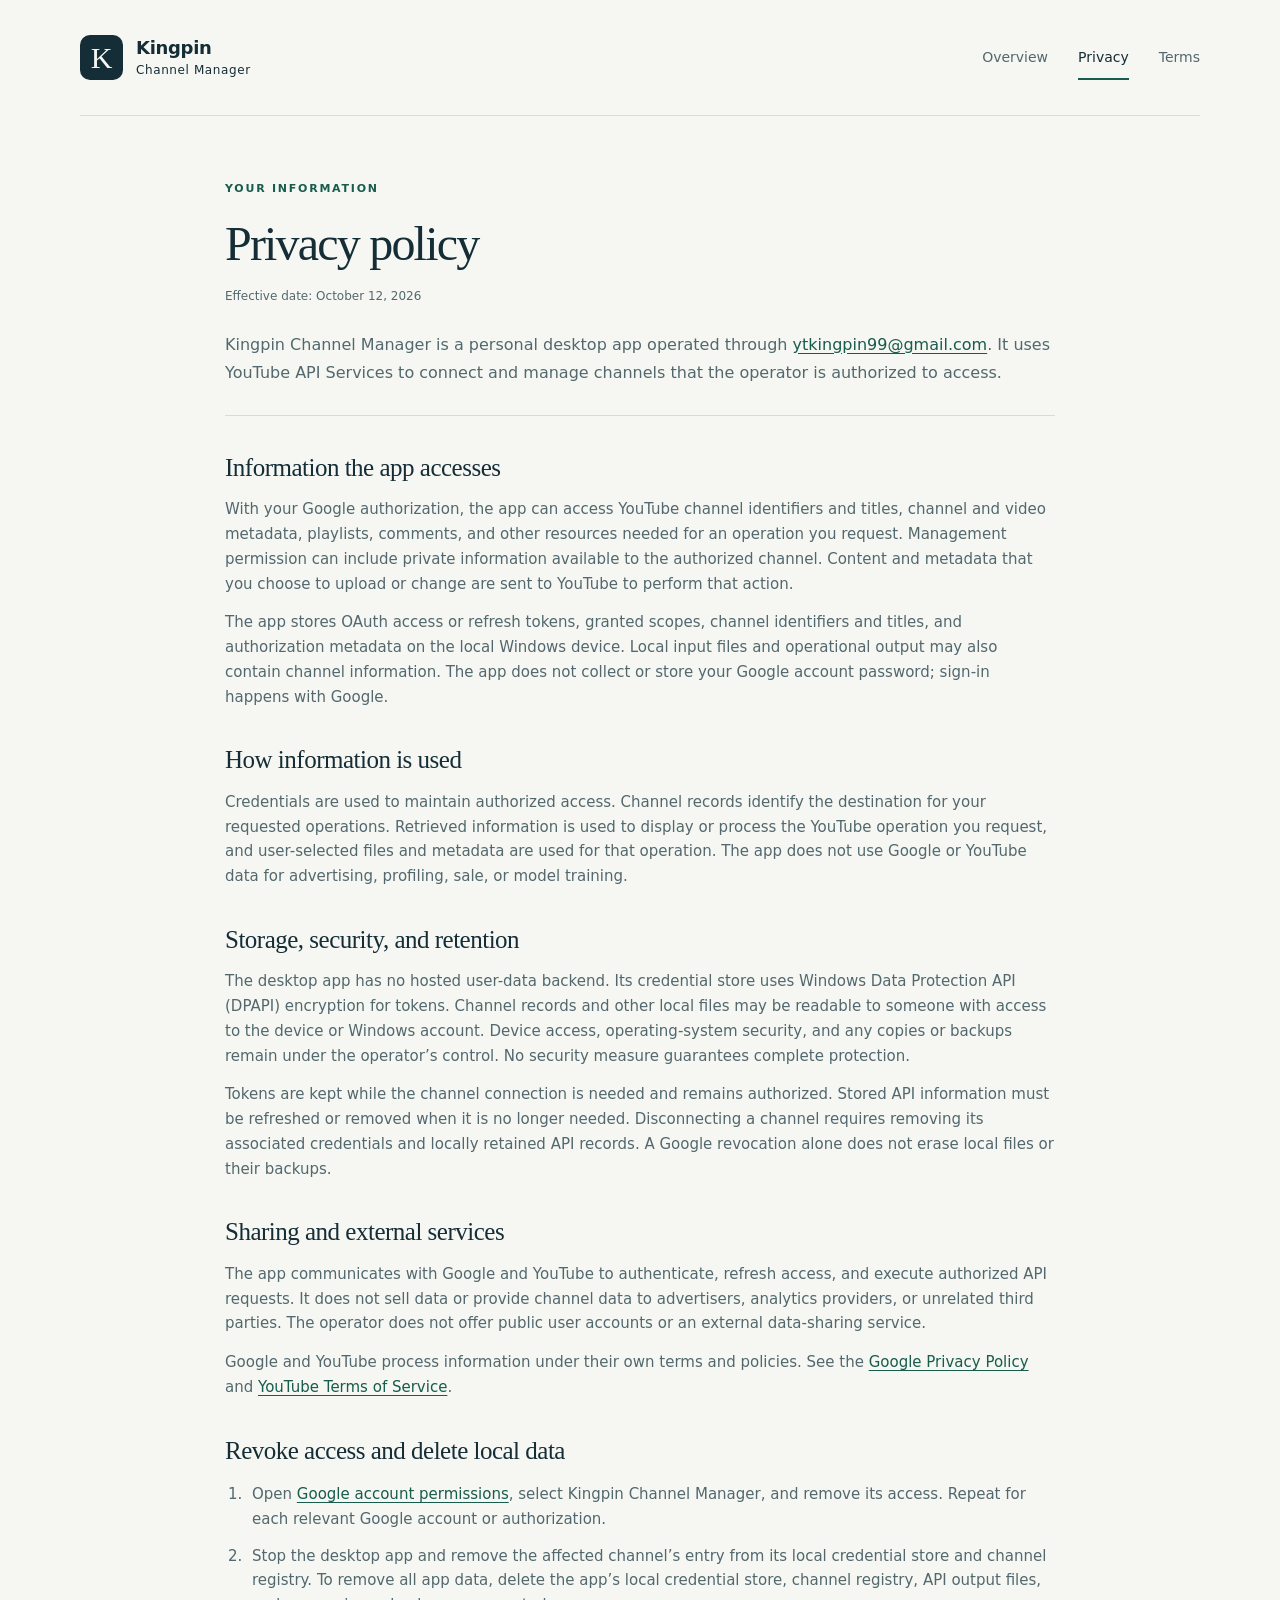
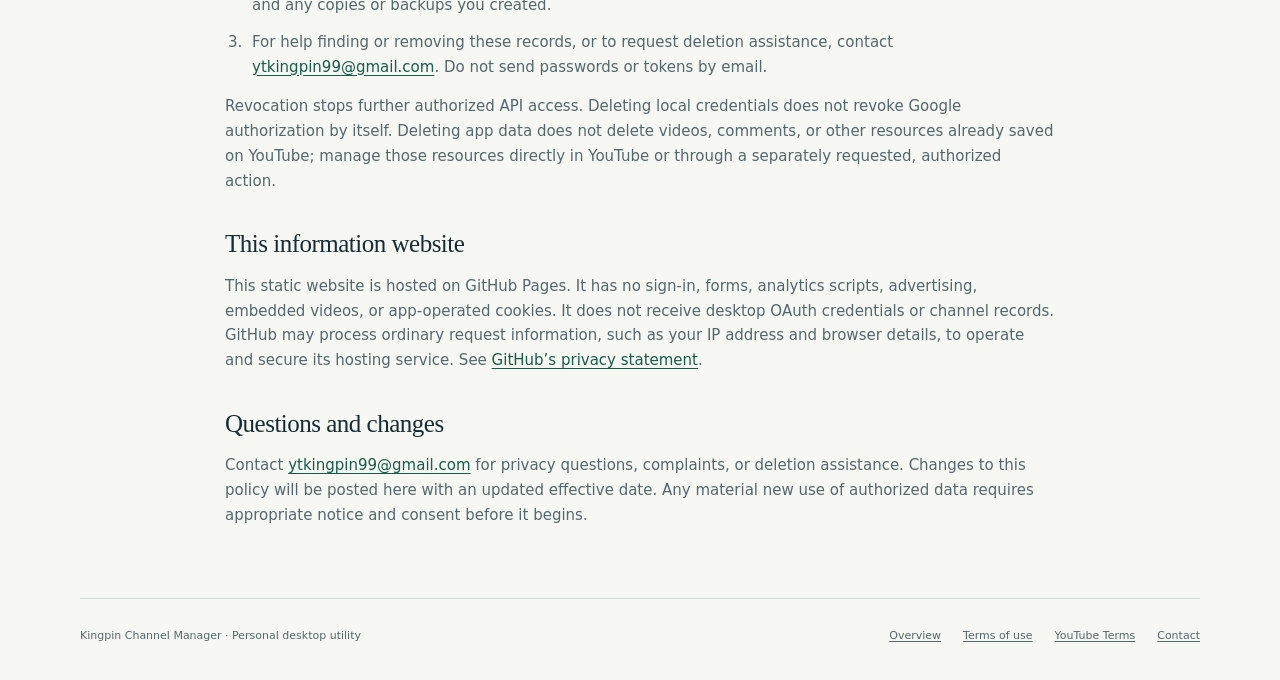
==== privacy.html @ 0b0149ef "Add personal channel manager policy website" ====
<!doctype html>
<html lang="en">
<head>
  <meta charset="utf-8">
  <meta name="viewport" content="width=device-width, initial-scale=1">
  <meta name="description" content="Privacy policy for Kingpin Channel Manager: local data storage, Google authorization, data use, revocation, and deletion.">
  <title>Privacy Policy · Kingpin Channel Manager</title>
  <link rel="stylesheet" href="style.css">
</head>
<body>
  <a class="skip" href="#main">Skip to content</a>
  <header class="site-header shell">
    <a class="brand" href="index.html"><span class="mark" aria-hidden="true">K</span><span>Kingpin<br><small>Channel Manager</small></span></a>
    <nav aria-label="Main navigation"><a href="index.html">Overview</a><a aria-current="page" href="privacy.html">Privacy</a><a href="terms.html">Terms</a></nav>
  </header>
  <main id="main" class="document shell">
    <div class="document-heading"><p class="eyebrow">Your information</p><h1>Privacy policy</h1><p class="date">Effective date: October 12, 2026</p><p class="lead">Kingpin Channel Manager is a personal desktop app operated through <a href="mailto:ytkingpin99@gmail.com">ytkingpin99@gmail.com</a>. It uses YouTube API Services to connect and manage channels that the operator is authorized to access.</p></div>
    <div class="document-body">
      <section><h2>Information the app accesses</h2><p>With your Google authorization, the app can access YouTube channel identifiers and titles, channel and video metadata, playlists, comments, and other resources needed for an operation you request. Management permission can include private information available to the authorized channel. Content and metadata that you choose to upload or change are sent to YouTube to perform that action.</p><p>The app stores OAuth access or refresh tokens, granted scopes, channel identifiers and titles, and authorization metadata on the local Windows device. Local input files and operational output may also contain channel information. The app does not collect or store your Google account password; sign-in happens with Google.</p></section>
      <section><h2>How information is used</h2><p>Credentials are used to maintain authorized access. Channel records identify the destination for your requested operations. Retrieved information is used to display or process the YouTube operation you request, and user-selected files and metadata are used for that operation. The app does not use Google or YouTube data for advertising, profiling, sale, or model training.</p></section>
      <section><h2>Storage, security, and retention</h2><p>The desktop app has no hosted user-data backend. Its credential store uses Windows Data Protection API (DPAPI) encryption for tokens. Channel records and other local files may be readable to someone with access to the device or Windows account. Device access, operating-system security, and any copies or backups remain under the operator’s control. No security measure guarantees complete protection.</p><p>Tokens are kept while the channel connection is needed and remains authorized. Stored API information must be refreshed or removed when it is no longer needed. Disconnecting a channel requires removing its associated credentials and locally retained API records. A Google revocation alone does not erase local files or their backups.</p></section>
      <section><h2>Sharing and external services</h2><p>The app communicates with Google and YouTube to authenticate, refresh access, and execute authorized API requests. It does not sell data or provide channel data to advertisers, analytics providers, or unrelated third parties. The operator does not offer public user accounts or an external data-sharing service.</p><p>Google and YouTube process information under their own terms and policies. See the <a href="https://policies.google.com/privacy">Google Privacy Policy</a> and <a href="https://www.youtube.com/t/terms">YouTube Terms of Service</a>.</p></section>
      <section id="deletion"><h2>Revoke access and delete local data</h2><ol><li>Open <a href="https://security.google.com/settings/security/permissions">Google account permissions</a>, select Kingpin Channel Manager, and remove its access. Repeat for each relevant Google account or authorization.</li><li>Stop the desktop app and remove the affected channel’s entry from its local credential store and channel registry. To remove all app data, delete the app’s local credential store, channel registry, API output files, and any copies or backups you created.</li><li>For help finding or removing these records, or to request deletion assistance, contact <a href="mailto:ytkingpin99@gmail.com">ytkingpin99@gmail.com</a>. Do not send passwords or tokens by email.</li></ol><p>Revocation stops further authorized API access. Deleting local credentials does not revoke Google authorization by itself. Deleting app data does not delete videos, comments, or other resources already saved on YouTube; manage those resources directly in YouTube or through a separately requested, authorized action.</p></section>
      <section><h2>This information website</h2><p>This static website is hosted on GitHub Pages. It has no sign-in, forms, analytics scripts, advertising, embedded videos, or app-operated cookies. It does not receive desktop OAuth credentials or channel records. GitHub may process ordinary request information, such as your IP address and browser details, to operate and secure its hosting service. See <a href="https://docs.github.com/en/site-policy/privacy-policies/github-general-privacy-statement">GitHub’s privacy statement</a>.</p></section>
      <section><h2>Questions and changes</h2><p>Contact <a href="mailto:ytkingpin99@gmail.com">ytkingpin99@gmail.com</a> for privacy questions, complaints, or deletion assistance. Changes to this policy will be posted here with an updated effective date. Any material new use of authorized data requires appropriate notice and consent before it begins.</p></section>
    </div>
  </main>
  <footer class="site-footer shell"><p>Kingpin Channel Manager · Personal desktop utility</p><div><a href="index.html">Overview</a><a href="terms.html">Terms of use</a><a href="https://www.youtube.com/t/terms">YouTube Terms</a><a href="mailto:ytkingpin99@gmail.com">Contact</a></div></footer>
</body>
</html>
---- style.css ----
:root{color-scheme:light;--ink:#142d36;--muted:#52686e;--paper:#f6f7f2;--line:#d4ddd7;--accent:#175c4d;--warm:#edbe80;--white:#fff;--radius:16px}
*{box-sizing:border-box}
html{scroll-behavior:smooth;scroll-padding-top:2rem}
body{margin:0;background:var(--paper);color:var(--ink);font-family:system-ui,-apple-system,BlinkMacSystemFont,"Segoe UI",sans-serif;line-height:1.65;-webkit-font-smoothing:antialiased}
a{color:var(--accent);text-underline-offset:.2em}
a:hover{text-decoration-thickness:2px}
a:focus-visible{outline:3px solid #9b5b18;outline-offset:5px;border-radius:3px}
.shell{width:min(1120px,calc(100% - 64px));margin-inline:auto}
.skip{position:absolute;top:-80px;left:20px;z-index:2;padding:10px 20px;background:white}
.skip:focus{top:10px}
.site-header{min-height:116px;display:flex;align-items:center;justify-content:space-between;gap:30px;border-bottom:1px solid var(--line)}
.brand{display:flex;align-items:center;gap:13px;color:var(--ink);text-decoration:none;font-size:18px;font-weight:750;line-height:1.1;letter-spacing:-.3px}
.brand small{font-size:12px;font-weight:500;letter-spacing:.05em}
.mark{display:grid;place-items:center;background:var(--ink);color:var(--paper);width:43px;height:45px;border-radius:10px;font-family:Georgia,serif;font-size:30px;font-weight:normal}
nav{display:flex;gap:30px;font-size:14px}
nav a{color:var(--muted);text-decoration:none;padding:9px 0}
nav a[aria-current=page]{color:var(--ink);box-shadow:0 2px var(--accent)}
.hero{display:grid;grid-template-columns:1.5fr 1fr;gap:70px;align-items:center;padding:86px 0 78px}
.eyebrow{text-transform:uppercase;font-size:11px;font-weight:750;letter-spacing:.16em;color:var(--accent);margin:0 0 20px}
h1,h2,h3,p{margin-top:0}
h1{font-family:Georgia,"Times New Roman",serif;font-weight:normal;font-size:clamp(38px,4.1vw,56px);line-height:1.08;letter-spacing:-1.8px;margin-bottom:25px}
.lead{font-size:17px;color:var(--muted);max-width:660px;line-height:1.75}
.actions{display:flex;align-items:center;gap:22px;flex-wrap:wrap;margin-top:30px;font-size:13px}
.button{display:inline-flex;gap:25px;padding:13px 18px;background:var(--accent);color:white;text-decoration:none;border-radius:6px;font-weight:650}
.button:hover{background:var(--ink)}
.text-link{font-weight:600}
.flow{background:var(--ink);color:var(--paper);padding:30px;border-radius:var(--radius)}
.flow-label{display:block;text-transform:uppercase;letter-spacing:.14em;font-size:10px;color:var(--warm);margin-bottom:25px;font-weight:650}
.flow-step{display:flex;align-items:center;gap:18px;padding:0 0 23px;margin:0 0 22px;border-bottom:1px solid #385058}
.flow-step:last-of-type{margin-bottom:15px}
.number{font-family:Georgia,serif;font-size:25px;color:var(--warm);min-width:32px}
.flow-step strong,.flow-step div>span{display:block}
.flow-step strong{font-size:14px;font-weight:600}
.flow-step div>span{font-size:12px;color:#c4d1d0;margin-top:2px}
.flow p{font-size:12px;line-height:1.7;color:#c4d1d0;margin:0}
.details{display:grid;grid-template-columns:1fr 1.25fr;gap:80px;border-top:1px solid var(--line);padding:55px 0 38px}
h2{font-family:Georgia,"Times New Roman",serif;font-size:29px;font-weight:normal;line-height:1.3;letter-spacing:-.5px}
.prose{font-size:15px;color:var(--muted)}
.prose p:last-child{margin-bottom:0}
.facts{display:grid;grid-template-columns:repeat(3,1fr);gap:30px;margin:20px 0 48px}
.facts article{border-top:3px solid var(--line);padding-top:22px}
.fact-label{font-size:10px;letter-spacing:.12em;text-transform:uppercase;font-weight:650;color:var(--muted)}
h3{font-size:18px;letter-spacing:-.2px;margin:9px 0 12px}
.facts p{font-size:14px;color:var(--muted);margin-bottom:0}
.notice{background:#e9ede5;border-radius:8px;padding:21px 25px;margin-bottom:55px;font-size:13px;color:var(--muted)}
.notice strong{color:var(--ink);display:block;margin-bottom:4px}
.notice p{margin:0}
.site-footer{border-top:1px solid var(--line);padding:28px 0 35px;font-size:11px;color:var(--muted);display:flex;justify-content:space-between;gap:20px;flex-wrap:wrap}
.site-footer p{margin:0}
.site-footer div{display:flex;gap:22px;flex-wrap:wrap}
.site-footer a{color:var(--muted)}
.document{max-width:830px;padding:64px 0 35px}
.document-heading{border-bottom:1px solid var(--line);padding-bottom:28px;margin-bottom:36px}
.document h1{font-size:48px;margin-bottom:17px}
.date{font-size:12px;color:var(--muted);margin-bottom:24px}
.document .lead{font-size:16px;max-width:none;margin-bottom:0}
.document-body{font-size:15px;color:var(--muted)}
.document-body section{margin-bottom:35px}
.document-body h2{font-size:25px;color:var(--ink);margin-bottom:13px}
.document-body p{margin-bottom:14px}
.document-body li{padding-left:5px;margin:0 0 12px}
.document-body ol{padding-left:22px}
@media(max-width:850px){.hero{gap:35px;grid-template-columns:1.3fr 1fr;padding:60px 0}.flow{padding:25px}.details{gap:35px}.actions{gap:17px}.facts{gap:24px}}
@media(max-width:650px){.shell{width:calc(100% - 36px)}.site-header{min-height:100px;gap:14px}.brand{font-size:16px;gap:9px}.mark{width:34px;height:37px;font-size:25px}.brand small{font-size:10px}nav{gap:15px;font-size:12px}.hero{grid-template-columns:1fr;padding:44px 0;gap:32px}h1{font-size:42px}.hero h1 br{display:none}.lead{font-size:16px}.flow{padding:26px}.details{grid-template-columns:1fr;gap:10px;padding-top:35px}.details h2 br{display:none}.facts{grid-template-columns:1fr;gap:28px;margin-top:8px}.notice{margin-bottom:35px}.site-footer{gap:15px}.site-footer div{gap:17px}.document{padding-top:42px}.document h1{font-size:40px}.document-body h2{font-size:24px}.document-body{font-size:15px}}
@media(prefers-reduced-motion:reduce){html{scroll-behavior:auto}}
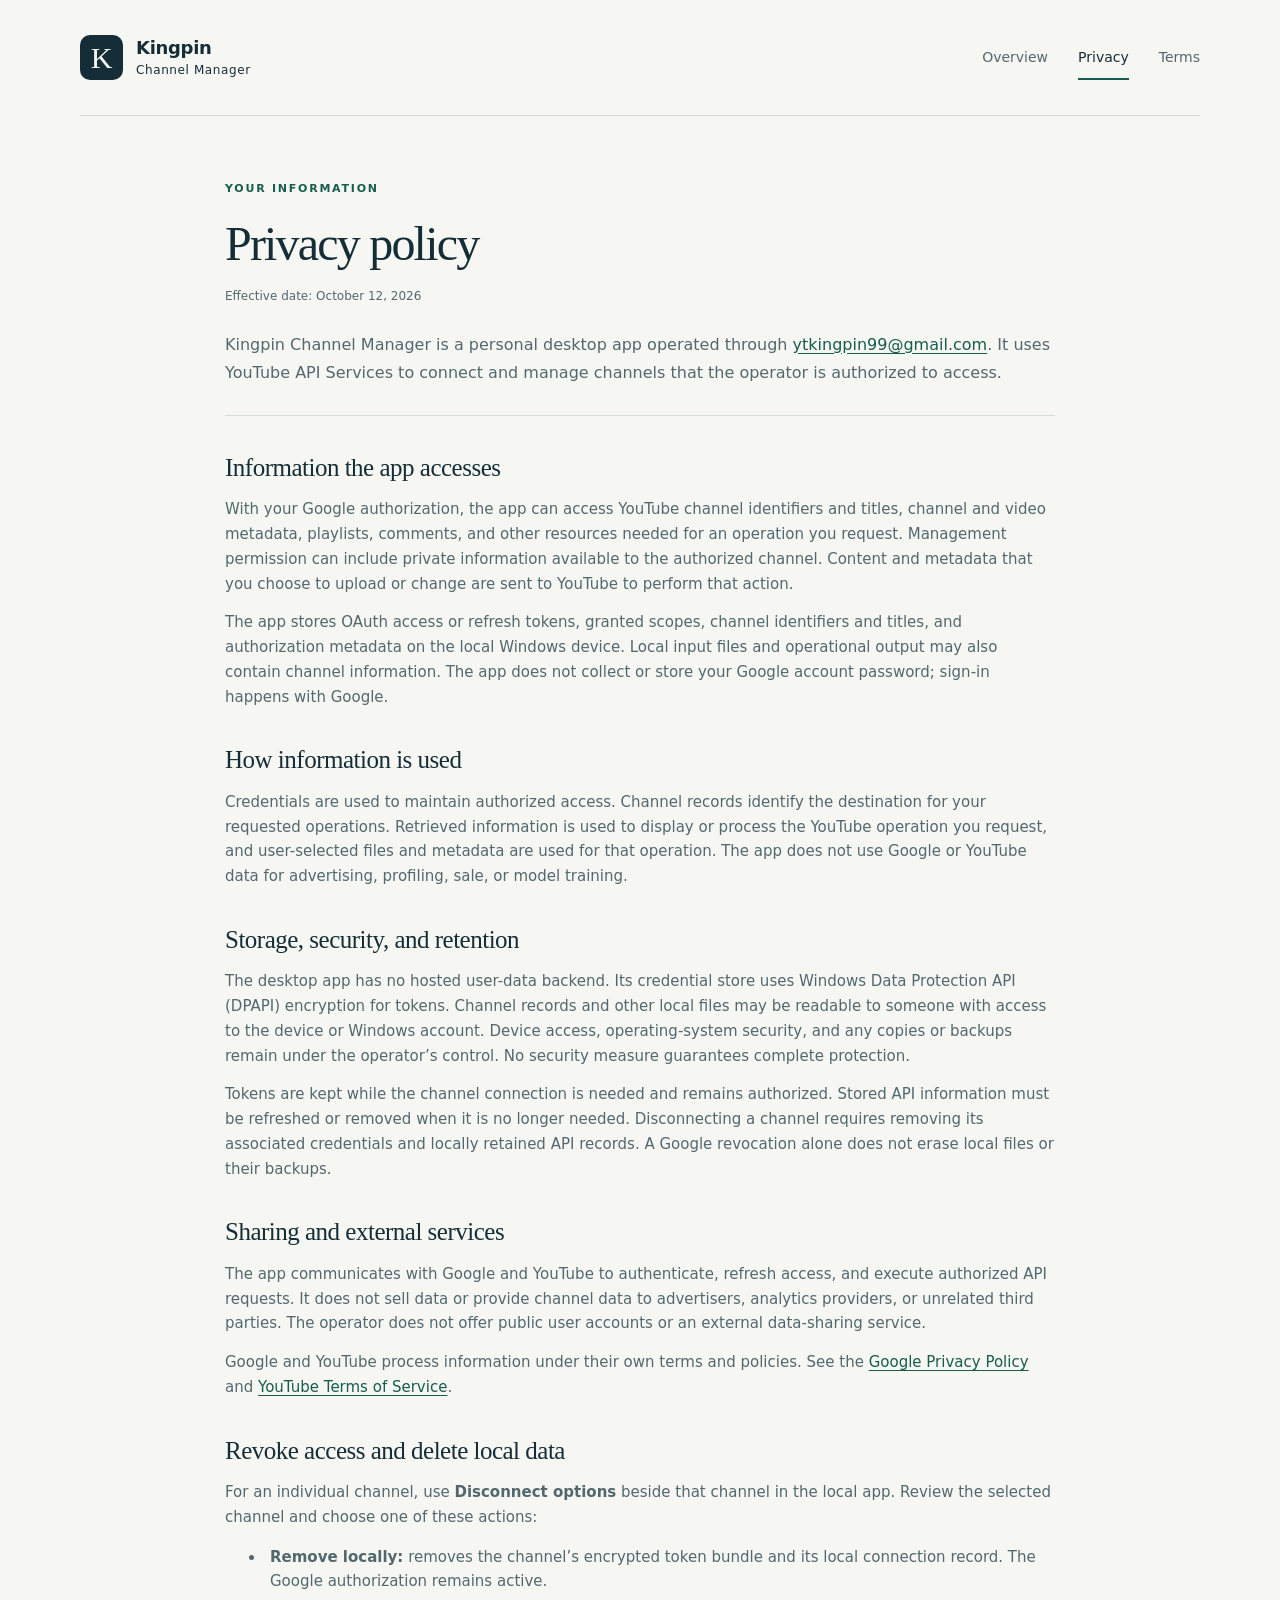
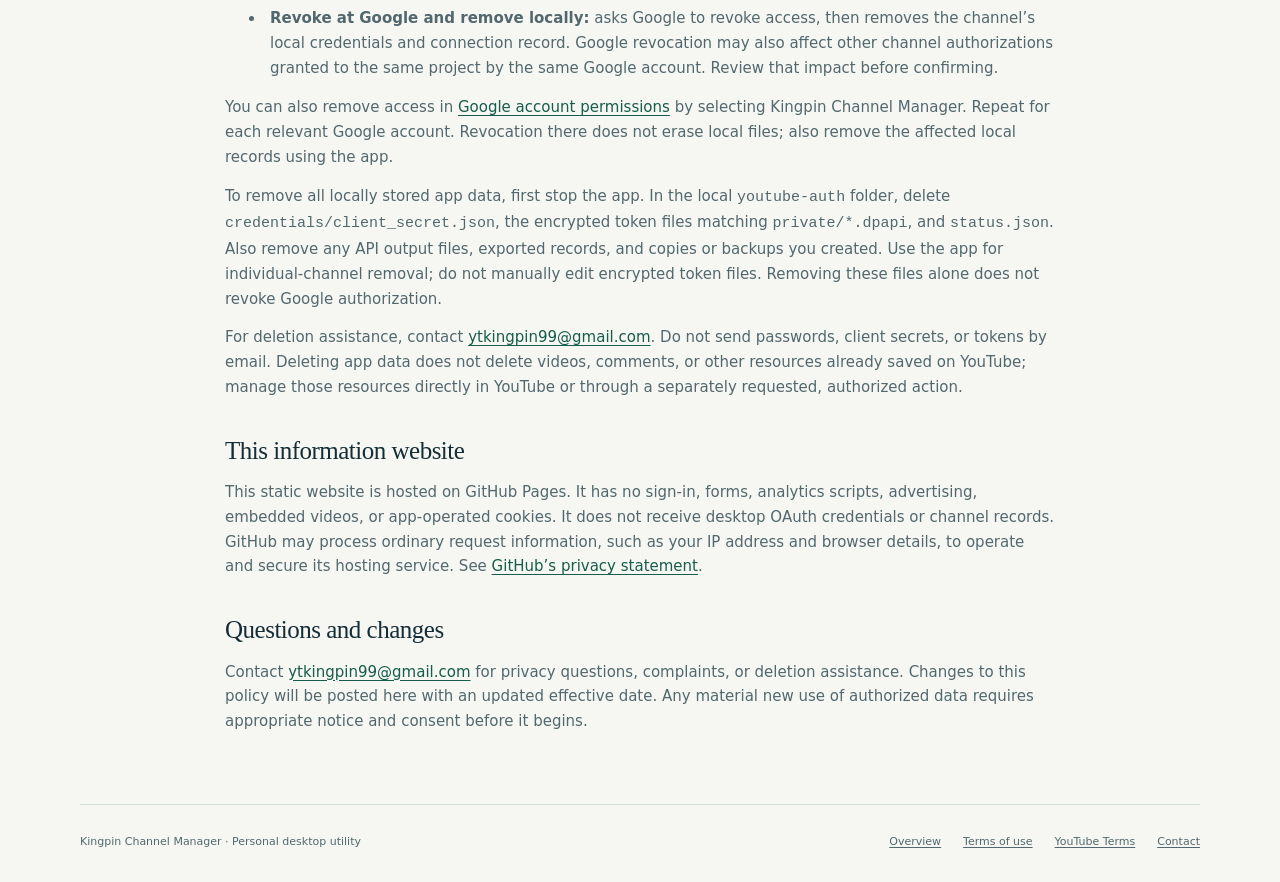
==== commit 27cef068: "Clarify local channel disconnect and data deletion" ====
--- a/privacy.html
+++ b/privacy.html
@@ -20,7 +20,7 @@
       <section><h2>How information is used</h2><p>Credentials are used to maintain authorized access. Channel records identify the destination for your requested operations. Retrieved information is used to display or process the YouTube operation you request, and user-selected files and metadata are used for that operation. The app does not use Google or YouTube data for advertising, profiling, sale, or model training.</p></section>
       <section><h2>Storage, security, and retention</h2><p>The desktop app has no hosted user-data backend. Its credential store uses Windows Data Protection API (DPAPI) encryption for tokens. Channel records and other local files may be readable to someone with access to the device or Windows account. Device access, operating-system security, and any copies or backups remain under the operator’s control. No security measure guarantees complete protection.</p><p>Tokens are kept while the channel connection is needed and remains authorized. Stored API information must be refreshed or removed when it is no longer needed. Disconnecting a channel requires removing its associated credentials and locally retained API records. A Google revocation alone does not erase local files or their backups.</p></section>
       <section><h2>Sharing and external services</h2><p>The app communicates with Google and YouTube to authenticate, refresh access, and execute authorized API requests. It does not sell data or provide channel data to advertisers, analytics providers, or unrelated third parties. The operator does not offer public user accounts or an external data-sharing service.</p><p>Google and YouTube process information under their own terms and policies. See the <a href="https://policies.google.com/privacy">Google Privacy Policy</a> and <a href="https://www.youtube.com/t/terms">YouTube Terms of Service</a>.</p></section>
-      <section id="deletion"><h2>Revoke access and delete local data</h2><ol><li>Open <a href="https://security.google.com/settings/security/permissions">Google account permissions</a>, select Kingpin Channel Manager, and remove its access. Repeat for each relevant Google account or authorization.</li><li>Stop the desktop app and remove the affected channel’s entry from its local credential store and channel registry. To remove all app data, delete the app’s local credential store, channel registry, API output files, and any copies or backups you created.</li><li>For help finding or removing these records, or to request deletion assistance, contact <a href="mailto:ytkingpin99@gmail.com">ytkingpin99@gmail.com</a>. Do not send passwords or tokens by email.</li></ol><p>Revocation stops further authorized API access. Deleting local credentials does not revoke Google authorization by itself. Deleting app data does not delete videos, comments, or other resources already saved on YouTube; manage those resources directly in YouTube or through a separately requested, authorized action.</p></section>
+      <section id="deletion"><h2>Revoke access and delete local data</h2><p>For an individual channel, use <strong>Disconnect options</strong> beside that channel in the local app. Review the selected channel and choose one of these actions:</p><ul><li><strong>Remove locally:</strong> removes the channel’s encrypted token bundle and its local connection record. The Google authorization remains active.</li><li><strong>Revoke at Google and remove locally:</strong> asks Google to revoke access, then removes the channel’s local credentials and connection record. Google revocation may also affect other channel authorizations granted to the same project by the same Google account. Review that impact before confirming.</li></ul><p>You can also remove access in <a href="https://security.google.com/settings/security/permissions">Google account permissions</a> by selecting Kingpin Channel Manager. Repeat for each relevant Google account. Revocation there does not erase local files; also remove the affected local records using the app.</p><p>To remove all locally stored app data, first stop the app. In the local <code>youtube-auth</code> folder, delete <code>credentials/client_secret.json</code>, the encrypted token files matching <code>private/*.dpapi</code>, and <code>status.json</code>. Also remove any API output files, exported records, and copies or backups you created. Use the app for individual-channel removal; do not manually edit encrypted token files. Removing these files alone does not revoke Google authorization.</p><p>For deletion assistance, contact <a href="mailto:ytkingpin99@gmail.com">ytkingpin99@gmail.com</a>. Do not send passwords, client secrets, or tokens by email. Deleting app data does not delete videos, comments, or other resources already saved on YouTube; manage those resources directly in YouTube or through a separately requested, authorized action.</p></section>
       <section><h2>This information website</h2><p>This static website is hosted on GitHub Pages. It has no sign-in, forms, analytics scripts, advertising, embedded videos, or app-operated cookies. It does not receive desktop OAuth credentials or channel records. GitHub may process ordinary request information, such as your IP address and browser details, to operate and secure its hosting service. See <a href="https://docs.github.com/en/site-policy/privacy-policies/github-general-privacy-statement">GitHub’s privacy statement</a>.</p></section>
       <section><h2>Questions and changes</h2><p>Contact <a href="mailto:ytkingpin99@gmail.com">ytkingpin99@gmail.com</a> for privacy questions, complaints, or deletion assistance. Changes to this policy will be posted here with an updated effective date. Any material new use of authorized data requires appropriate notice and consent before it begins.</p></section>
     </div>
